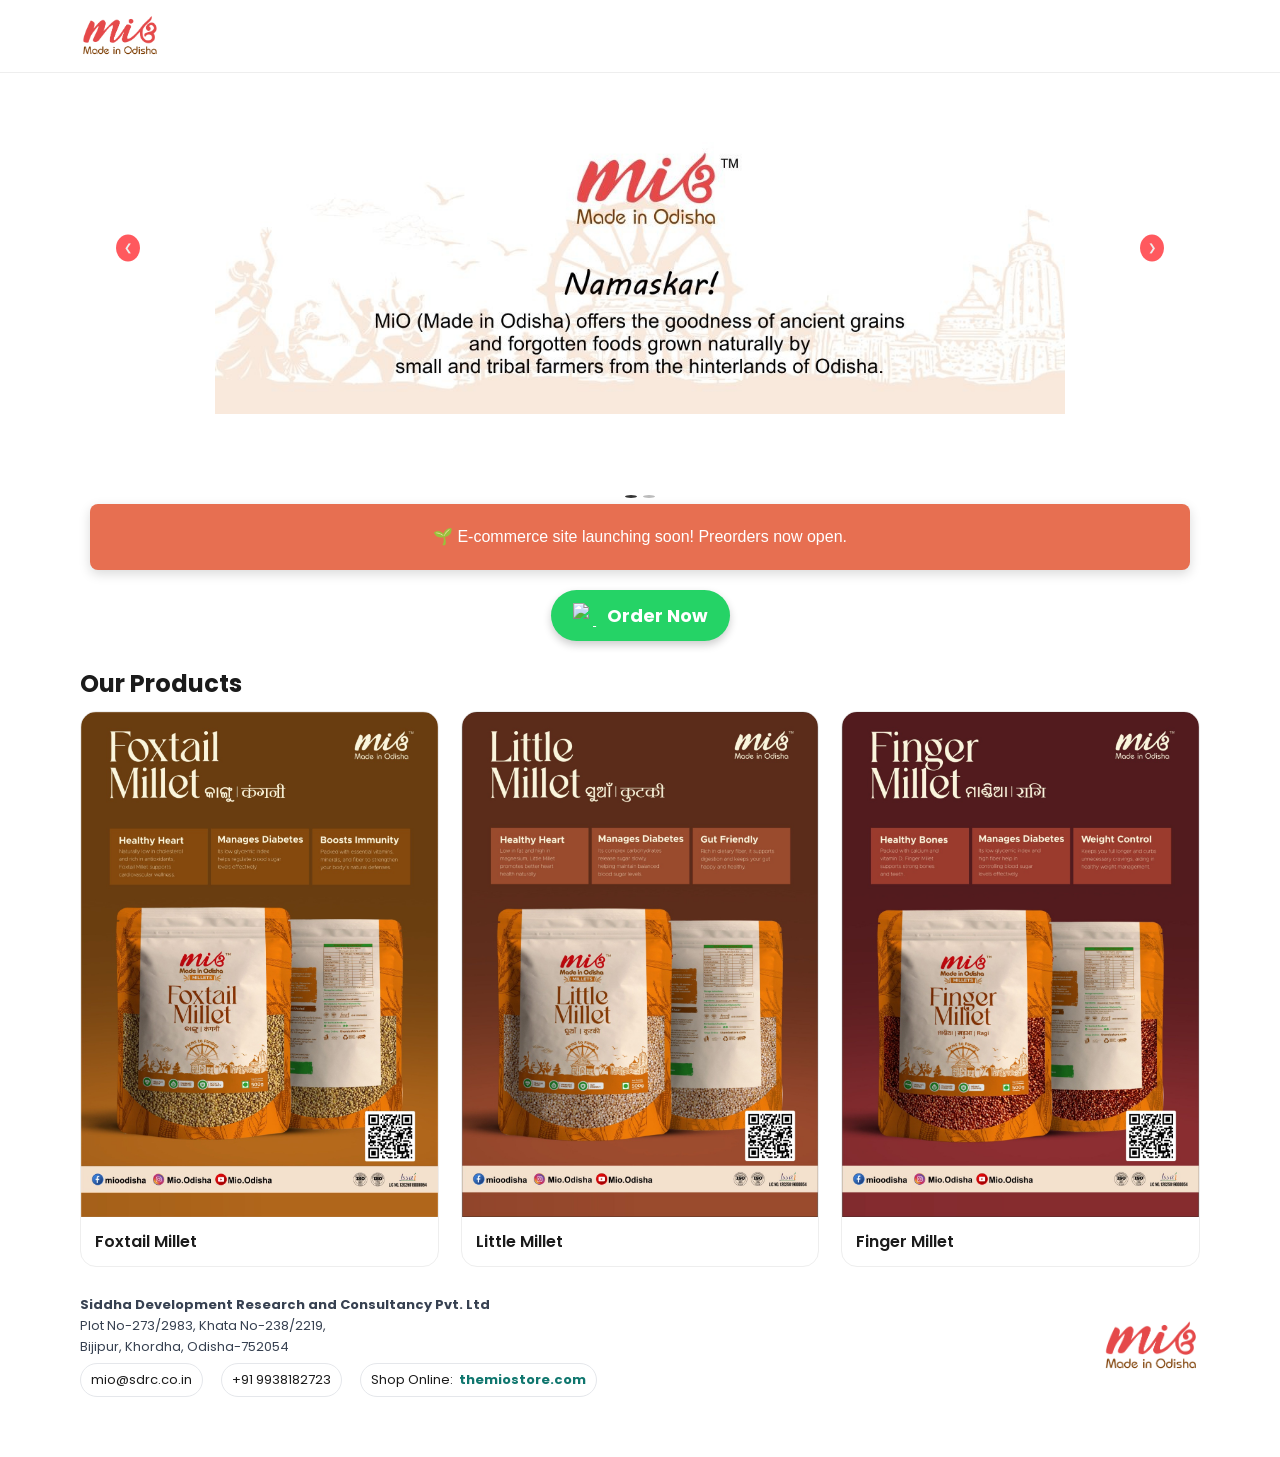
==== index.html @ 7c0671e3 "adde new image" ====
<!DOCTYPE html>
<html lang="en">
<head>
  <meta charset="UTF-8" />
  <meta name="viewport" content="width=device-width, initial-scale=1" />
  <title>MiO — Made in Odisha | Coming Soon</title>
  <link rel="preconnect" href="https://fonts.googleapis.com">
  <link rel="preconnect" href="https://fonts.gstatic.com" crossorigin>
  <link href="https://fonts.googleapis.com/css2?family=Poppins:wght@300;400;500;600;700&display=swap" rel="stylesheet">
 <!-- ✅ Favicon -->
  <link rel="icon" type="image/png" href="images/favicon.png" />

  <link rel="preconnect" href="https://fonts.googleapis.com">
  <link rel="preconnect" href="https://fonts.gstatic.com" crossorigin>
  <link href="https://fonts.googleapis.com/css2?family=Poppins:wght@300;400;500;600;700&display=swap" rel="stylesheet">

  <style>
    :root{
      --brand:#e76f51;         /* Top bar buttons */
      --brand-dark:#c9573a;
      --accent:#e67e22;        /* Millet pack orange */
      --ink:#1b1b1b;           /* Body text */
      --muted:#6b7280;         /* Subtle text */
      --bg:#ffffff;            /* Page background */
      --cream:#fff7ef;         /* Soft background band */
      --red:#d62828;           /* Coming soon paint */
    }
    *{box-sizing:border-box}
    html,body{margin:0;padding:0;background:var(--bg);color:var(--ink);font-family:Poppins,system-ui,-apple-system,Segoe UI,Roboto,Helvetica,Arial,sans-serif}
    a{color:inherit;text-decoration:none}
    img{max-width:100%;display:block}
    .container{width:min(1120px,92vw);margin-inline:auto}

    /* Header */
    header{position:sticky;top:0;background:var(--bg);z-index:50;border-bottom:1px solid #eee}
    .topbar{display:flex;align-items:center;justify-content:space-between;padding:14px 0;gap:16px}
    .logo{display:flex;align-items:center;gap:10px}
    .logo img{height:44px;width:auto}
    .brand-sub{font-size:12px;color:#a16207;margin-top:-6px}

    nav{display:flex;gap:12px}
    .nav-btn{background:var(--brand);color:#fff;padding:10px 18px;border-radius:10px;border:1px solid #c24c32;font-weight:600;letter-spacing:.3px}
    .nav-btn:hover{background:var(--brand-dark)}

    /* Intro */
    .intro{padding:24px 0 12px;font-size:15px;line-height:1.7}

    /* Hero band with product packs */
    .hero{position:relative;background:linear-gradient(180deg,var(--cream),#fff);border-radius:18px;overflow:hidden}
    .hero-inner{padding:34px 18px 8px}
    .hero-art{position:relative;display:flex;align-items:flex-end;justify-content:center;min-height:240px;background:linear-gradient(0deg, rgba(230,126,34,.18), rgba(230,126,34,.18))}
    .hero-art::before{content:"";position:absolute;inset:auto 0 0 0;height:140px;background:var(--accent);opacity:.15}
    .pack{position:relative;z-index:1;display:grid;grid-auto-flow:column;gap:18px;align-items:end}
    .pack img{height:200px;width:auto;object-fit:contain;filter:drop-shadow(0 12px 18px rgba(0,0,0,.15))}

    /* Coming soon banner */
    .coming{display:grid;grid-template-columns:1fr auto;align-items:center;gap:24px;padding:28px 0}
    .paint{background:var(--red);color:#fff;font-weight:800;font-size:42px;letter-spacing:.5px;padding:22px 28px;border-radius:10px;display:inline-block;transform:skewX(-6deg);text-transform:uppercase;text-align:center}
    .drape{width:160px;height:110px;border:6px solid #9a5b2a;border-radius:8px;position:relative}
    .drape::after{content:"";position:absolute;left:14px;top:-10px;width:130px;height:110px;background:linear-gradient(145deg,#b40000,#ff595e);border-radius:80% 20% 60% 40%/50% 40% 60% 50%;filter:blur(.2px);}

    /* Products */
    .section-title{font-weight:700;margin:20px 0 10px}
    .grid{display:grid;grid-template-columns:repeat(3,1fr);gap:22px}
    .card{background:#fff;border:1px solid #eee;border-radius:16px;overflow:hidden}
    .card-img{aspect-ratio:4/3;display:flex;align-items:center;justify-content:center;background:#fff7ef}
    .card-body{padding:12px 14px}
    .card-title{font-weight:600}

    /* Footer */
    footer{margin:28px 0 60px}
    .footer{display:grid;gap:18px;grid-template-columns:1fr auto}
    .addr{font-size:13px;color:#374151;line-height:1.6}
    .contact{display:flex;flex-wrap:wrap;gap:10px 18px;margin-top:6px;font-size:13px}
    .badge{display:inline-flex;align-items:center;gap:6px;border:1px solid #e5e7eb;border-radius:20px;padding:6px 10px}
    .shop a{font-weight:700;color:#0f766e}
    .footer-brand{display:grid;place-items:center;gap:8px}
    .farm{font-weight:800;font-size:28px;line-height:1.1;color:#6b3f12}

    /* Responsive */
    @media (max-width:900px){
      .grid{grid-template-columns:1fr 1fr}
      .paint{font-size:34px}
      .drape{display:none}
    }
    @media (max-width:640px){
      nav{display:none}
      .grid{grid-template-columns:1fr}
      .pack img{height:160px}
      .paint{font-size:28px}
      .footer{grid-template-columns:1fr}
      .farm{font-size:24px}
    }
    /* Carousel inherits your theme */
.carousel {
  position: relative;
  overflow: hidden;
  max-width: 1050px;
  margin: 0 auto;
  border-radius: 12px;
}

.carousel-track {
  display: flex;
  transition: transform 0.5s ease-in-out;
}

.carousel-slide {
  min-width: 100%;
}

.carousel-slide img {
  width: 100%;
  max-width: 850px;
  height: auto;
  margin: 58px auto;
  display: block;
}

/* nav buttons */
.carousel-btn {
  position: absolute;
  top: 50%;
  transform: translateY(-202%);
  background: #ff595e;
  border: none;
  color: #eee;
  font-size: 10px;
  padding: 8px 8px;
  cursor: pointer;
  border-radius: 50%;
}

.carousel-btn.prev { left: 1px; }
.carousel-btn.next { right: 1px; }

/* dots */
.carousel-dots {
  text-align: center;
  margin-top: 7px;
}
.carousel-dots button {
  border: none;
  background: #bbb;
  border-radius: 50%;
  width: 3px;
  height: 3px;
  margin: 0 3px;
  cursor: pointer;
}
.carousel-dots button.active {
  background: #333;
}

/* Note Section */
  .note-section {
    max-width: 1100px;
    width: 90%;
    font-size: 18px;
    color: #fff;
    line-height: 1.6;
    background: #e76f51;
    padding: 20px;
    box-shadow: 0 4px 12px rgba(0,0,0,0.15);
    text-align: center;
    font-family: sans-serif;
    margin: 0 auto;
    border-radius: 8px;
  }

  .note-section p {
    margin: 0;
    font-weight: 500;
    font-size: 1rem;
  }

  /* WhatsApp Button */
  .wa-button-wrap {
    text-align: center;
    margin-top: 20px;
  }

  .wa-button {
    background-color: #25D366;
    color: white;
    padding: 12px 22px;
    border-radius: 50px;
    font-size: 18px;
    font-weight: bold;
    text-decoration: none;
    display: inline-flex;
    align-items: center;
    justify-content: center;
    box-shadow: 0px 4px 8px rgba(0,0,0,0.2);
    transition: transform 0.2s ease;
  }

  .wa-button img {
    width: 24px;
    height: 24px;
    margin-right: 10px;
  }

  .wa-button:hover {
    transform: scale(1.05);
  }

  /* Responsive Styles */
  @media (max-width: 600px) {
    .note-section {
      font-size: 16px;
      padding: 15px;
      width: 95%;
    }

    .wa-button {
      font-size: 16px;
      padding: 10px 18px;
    }

    .wa-button img {
      width: 20px;
      height: 20px;
      margin-right: 8px;
    }
  }
  </style>
</head>
<body>
  <!-- Header -->
  <header>
    <div class="container topbar">
      <div class="logo">
        <!-- Replace src with your MiO logo -->
        <img src="images/mio-logo.png" alt="MiO — Made in Odisha" />
        <div>
          <div style="font-weight:800;font-size:22px;letter-spacing:.5px"></div>
        </div>
      </div>
      <nav>
        
      </nav>
    </div>
  </header>

  <!-- Intro Copy -->


  <!-- Hero band with product packs -->
<section class="container" aria-label="Featured MiO Millets">

      <div class="carousel">
        <div class="carousel-track">
          <div class="carousel-slide">
            <img src="images/1.jpeg" alt="Foxtail Millet pack" />
          </div>
          <div class="carousel-slide">
            <img src="images/2.jpeg" alt="Featured Millet pack" />
          </div>
        </div>
        <!-- navigation -->
        <button class="carousel-btn prev">&#10094;</button>
        <button class="carousel-btn next">&#10095;</button>
        <!-- dots -->
        <div class="carousel-dots"></div>
   
  </div>
</section>

</section>

<!-- Full-width note section -->
<div class="note-section">
  <p>
    🌱 E-commerce site launching soon! Preorders now open.
  </p>
</div>

<!-- WhatsApp button centered -->
<div class="wa-button-wrap">
  <a href="https://wa.me/919938182723?text=Hi%20I%20want%20to%20place%20an%20order" 
     target="_blank" 
     class="wa-button">
      <img src="https://upload.wikimedia.org/wikipedia/commons/6/6b/WhatsApp.svg" 
           alt="WhatsApp">
      Order Now
  </a>
</div>


  <!-- Products -->
  <section class="container" id="shop">
    <h2 class="section-title">Our Products</h2>
    <div class="grid">
      <!-- Card 1 -->
      <article class="card">
        <div class="card-img">
          <img src="images/prod-foxtail.png" alt="Foxtail Millet" />
        </div>
        <div class="card-body">
          <div class="card-title">Foxtail Millet</div>
        </div>
      </article>
      <!-- Card 2 -->
      <article class="card">
        <div class="card-img">
          <img src="images/prod-little.png" alt="Little Millet" />
        </div>
        <div class="card-body">
          <div class="card-title">Little Millet</div>
        </div>
      </article>
      <!-- Card 3 -->
      <article class="card">
        <div class="card-img">
          <img src="images/prod-finger.png" alt="Finger Millet" />
        </div>
        <div class="card-body">
          <div class="card-title">Finger Millet</div>
        </div>
      </article>
    </div>
  </section>

  <!-- Footer / Address -->
  <footer class="container">
    <div class="footer">
      <div>
        <div class="addr">
          <strong>Siddha Development Research and Consultancy Pvt. Ltd</strong><br />
          Plot No-273/2983, Khata No-238/2219,<br />
          Bijipur, Khordha, Odisha-752054
        </div>
        <div class="contact">
          <span class="badge">mio@sdrc.co.in</span>
          <span class="badge">+91 9938182723</span>
          <span class="badge shop">Shop Online: <a href="https://themiostore.com" target="_blank" rel="noopener">themiostore.com</a></span>
        </div>
      </div>
      <div class="footer-brand">
        <img src="images/mio-logo.png" alt="MiO logo" style="height:54px" />
      </div>
    </div>
  </footer>
</body>
<script>
const track = document.querySelector('.carousel-track');
const slides = Array.from(track.children);
const nextBtn = document.querySelector('.carousel-btn.next');
const prevBtn = document.querySelector('.carousel-btn.prev');
const dotsNav = document.querySelector('.carousel-dots');

let currentSlide = 0;

// create dots
slides.forEach((_, i) => {
  const btn = document.createElement('button');
  if (i === 0) btn.classList.add('active');
  dotsNav.appendChild(btn);
});
const dots = Array.from(dotsNav.children);

function updateSlide(index) {
  track.style.transform = `translateX(-${index * 100}%)`;
  dots.forEach(dot => dot.classList.remove('active'));
  dots[index].classList.add('active');
  currentSlide = index;
}

nextBtn.addEventListener('click', () => {
  let next = currentSlide + 1 >= slides.length ? 0 : currentSlide + 1;
  updateSlide(next);
});

prevBtn.addEventListener('click', () => {
  let prev = currentSlide - 1 < 0 ? slides.length - 1 : currentSlide - 1;
  updateSlide(prev);
});

dots.forEach((dot, i) => {
  dot.addEventListener('click', () => updateSlide(i));
});

// auto-slide every 5s
setInterval(() => {
  let next = currentSlide + 1 >= slides.length ? 0 : currentSlide + 1;
  updateSlide(next);
}, 5000);
</script>
</html>
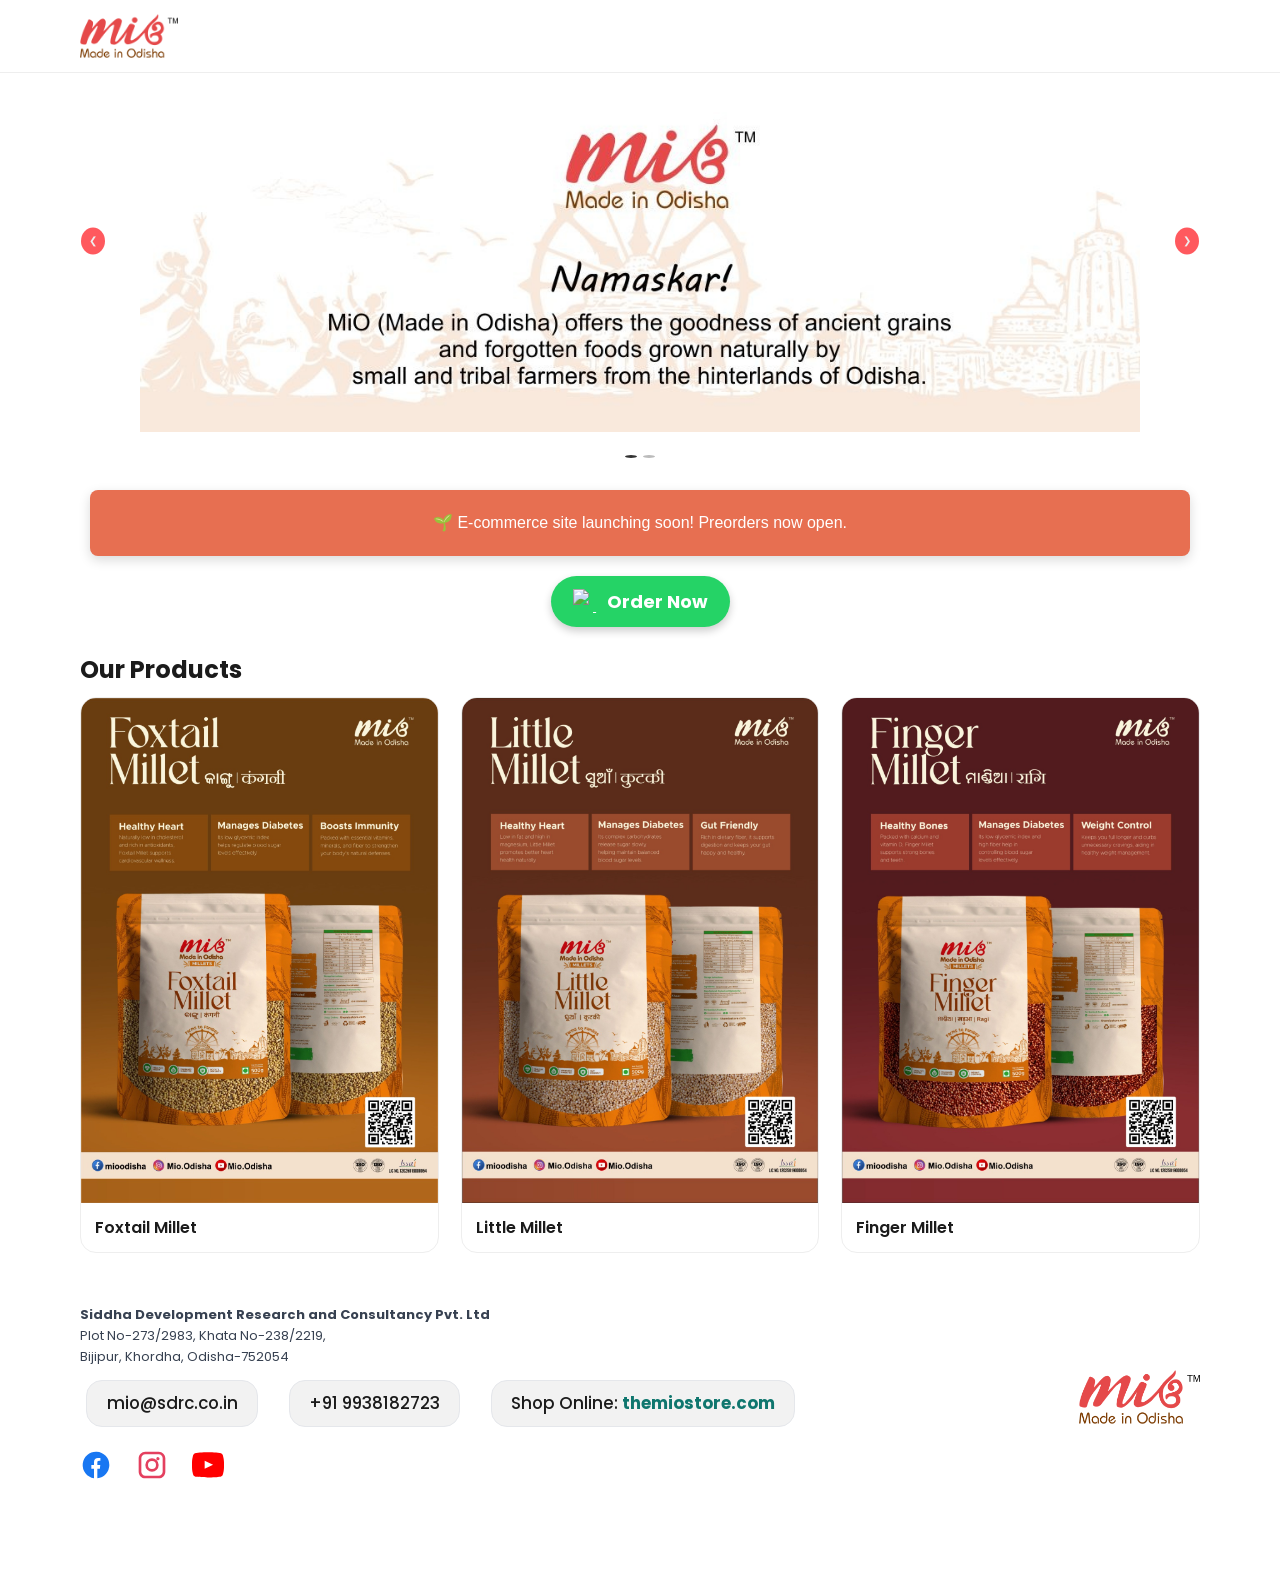
==== commit 614729c5: "Update index.html" ====
--- a/index.html
+++ b/index.html
@@ -1,6 +1,24 @@
 <!DOCTYPE html>
 <html lang="en">
 <head>
+
+  <meta charset="UTF-8">
+  <meta name="viewport" content="width=device-width, initial-scale=1.0">
+  <title>MiO Store – Coming Soon</title>
+
+  <!-- Open Graph -->
+  <meta property="og:title" content="🌱 MiO Store" />
+  <meta property="og:description" content="🚀 Preorders are now open for our millets & special recipes. Be the first to shop online at themiostore.com!" />
+  <meta property="og:image" content="https://www.themiostore.com/images/images/1.jpeg" />
+  <meta property="og:url" content="https://www.themiostore.com/beta.html" />
+  <meta property="og:type" content="website" />
+
+  <!-- Twitter Card (also used by WhatsApp sometimes) -->
+  <meta name="twitter:card" content="summary_large_image" />
+  <meta name="twitter:title" content="🌱 MiO Store" />
+  <meta name="twitter:description" content="🚀 Preorders are now open for our millets & special recipes." />
+  <meta name="twitter:image" content="https://www.themiostore.com/images/images/1.jpeg" />
+
   <meta charset="UTF-8" />
   <meta name="viewport" content="width=device-width, initial-scale=1" />
   <title>MiO — Made in Odisha | Coming Soon</title>
@@ -95,8 +113,8 @@
 .carousel {
   position: relative;
   overflow: hidden;
-  max-width: 1050px;
-  margin: 0 auto;
+  max-width: 1150px;
+  margin: 26px auto;
   border-radius: 12px;
 }
 
@@ -111,9 +129,9 @@
 
 .carousel-slide img {
   width: 100%;
-  max-width: 850px;
+  max-width: 1000px;
   height: auto;
-  margin: 58px auto;
+  margin: 0px auto;
   display: block;
 }
 
@@ -224,6 +242,52 @@
       margin-right: 8px;
     }
   }
+  /*footer     */
+  .footer {
+  display: flex;
+  justify-content: space-between;
+  align-items: center;
+  flex-wrap: wrap;
+  gap: 1.5rem;
+  padding: 1.5rem 0;
+}
+
+.contact .badge {
+  display: inline-block;
+  margin: 0.4rem;
+  padding: 0.6rem 1.2rem;
+  background: #f2f2f2;
+  border-radius: 16px;
+  font-size: 1.05rem;   /* bigger text */
+  font-weight: 500;
+}
+
+.social-links {
+  display: flex;
+  gap: 1.5rem;          /* more space between icons */
+  margin-top: 1rem;
+}
+
+.social-links a svg {
+  width: 32px;          /* bigger icons */
+  height: 32px;
+  transition: transform 0.2s ease;
+}
+
+.social-links a:hover svg {
+  transform: scale(1.3);
+}
+
+@media (max-width: 768px) {
+  .footer {
+    flex-direction: column;
+    text-align: center;
+  }
+  .social-links {
+    justify-content: center;
+  }
+}
+
   </style>
 </head>
 <body>
@@ -323,25 +387,48 @@
   </section>
 
   <!-- Footer / Address -->
-  <footer class="container">
-    <div class="footer">
-      <div>
-        <div class="addr">
-          <strong>Siddha Development Research and Consultancy Pvt. Ltd</strong><br />
-          Plot No-273/2983, Khata No-238/2219,<br />
-          Bijipur, Khordha, Odisha-752054
-        </div>
-        <div class="contact">
-          <span class="badge">mio@sdrc.co.in</span>
-          <span class="badge">+91 9938182723</span>
-          <span class="badge shop">Shop Online: <a href="https://themiostore.com" target="_blank" rel="noopener">themiostore.com</a></span>
-        </div>
+  <!-- Footer / Address -->
+<footer class="container">
+  <div class="footer">
+    <div>
+      <div class="addr">
+        <strong>Siddha Development Research and Consultancy Pvt. Ltd</strong><br />
+        Plot No-273/2983, Khata No-238/2219,<br />
+        Bijipur, Khordha, Odisha-752054
       </div>
-      <div class="footer-brand">
-        <img src="images/mio-logo.png" alt="MiO logo" style="height:54px" />
+      <div class="contact">
+        <span class="badge">mio@sdrc.co.in</span>
+        <span class="badge">+91 9938182723</span>
+        <span class="badge shop">Shop Online: 
+          <a href="https://themiostore.com" target="_blank" rel="noopener">themiostore.com</a>
+        </span>
+      </div>
+
+      <!-- Social Media Links -->
+      <div class="social-links">
+        <a href="https://www.facebook.com/mioodisha" target="_blank" aria-label="Facebook">
+          <svg xmlns="http://www.w3.org/2000/svg" width="26" height="26" viewBox="0 0 24 24" fill="#1877F2">
+            <path d="M22 12a10 10 0 1 0-11.5 9.9v-7h-2v-2.9h2v-2.2c0-2 1.2-3.1 3-3.1.9 0 1.8.1 1.8.1v2h-1c-1 0-1.3.6-1.3 1.2v2h2.2l-.3 2.9h-1.9v7A10 10 0 0 0 22 12"/>
+          </svg>
+        </a>
+        <a href="https://www.instagram.com/mio.odisha/" target="_blank" aria-label="Instagram">
+          <svg xmlns="http://www.w3.org/2000/svg" width="26" height="26" viewBox="0 0 24 24" fill="#E4405F">
+            <path d="M7 2C4.2 2 2 4.2 2 7v10c0 2.8 2.2 5 5 5h10c2.8 0 5-2.2 5-5V7c0-2.8-2.2-5-5-5H7zm10 2c1.7 0 3 1.3 3 3v10c0 1.7-1.3 3-3 3H7c-1.7 0-3-1.3-3-3V7c0-1.7 1.3-3 3-3h10zm-5 3a5 5 0 100 10 5 5 0 000-10zm0 2a3 3 0 110 6 3 3 0 010-6zm4.8-2.9a1.2 1.2 0 100 2.3 1.2 1.2 0 000-2.3z"/>
+          </svg>
+        </a>
+        <a href="https://www.youtube.com/@mio.odisha" target="_blank" aria-label="YouTube">
+          <svg xmlns="http://www.w3.org/2000/svg" width="28" height="28" viewBox="0 0 24 24" fill="#FF0000">
+            <path d="M23.5 6.2s-.2-1.6-.8-2.3c-.8-.8-1.6-.8-2-0.9C17.6 2.5 12 2.5 12 2.5h0s-5.6 0-8.7.5c-.5.1-1.2.1-2 .9C.7 4.6.5 6.2.5 6.2S0 8.1 0 10v3.9c0 1.9.5 3.8.5 3.8s.2 1.6.8 2.3c.8.8 1.9.8 2.4.9 1.8.2 7.3.5 8.3.5s6.5 0 8.3-.5c.5-.1 1.6-.1 2.4-.9.6-.7.8-2.3.8-2.3s.5-1.9.5-3.8V10c0-1.9-.5-3.8-.5-3.8zM9.5 14.8V8.9l6.3 2.9-6.3 3z"/>
+          </svg>
+        </a>
       </div>
     </div>
-  </footer>
+
+    <div class="footer-brand">
+      <img src="images/mio-logo.png" alt="MiO logo" style="height:54px" />
+    </div>
+  </div>
+</footer>
 </body>
 <script>
 const track = document.querySelector('.carousel-track');
@@ -385,6 +472,6 @@
 setInterval(() => {
   let next = currentSlide + 1 >= slides.length ? 0 : currentSlide + 1;
   updateSlide(next);
-}, 5000);
+}, 6000);
 </script>
 </html>
